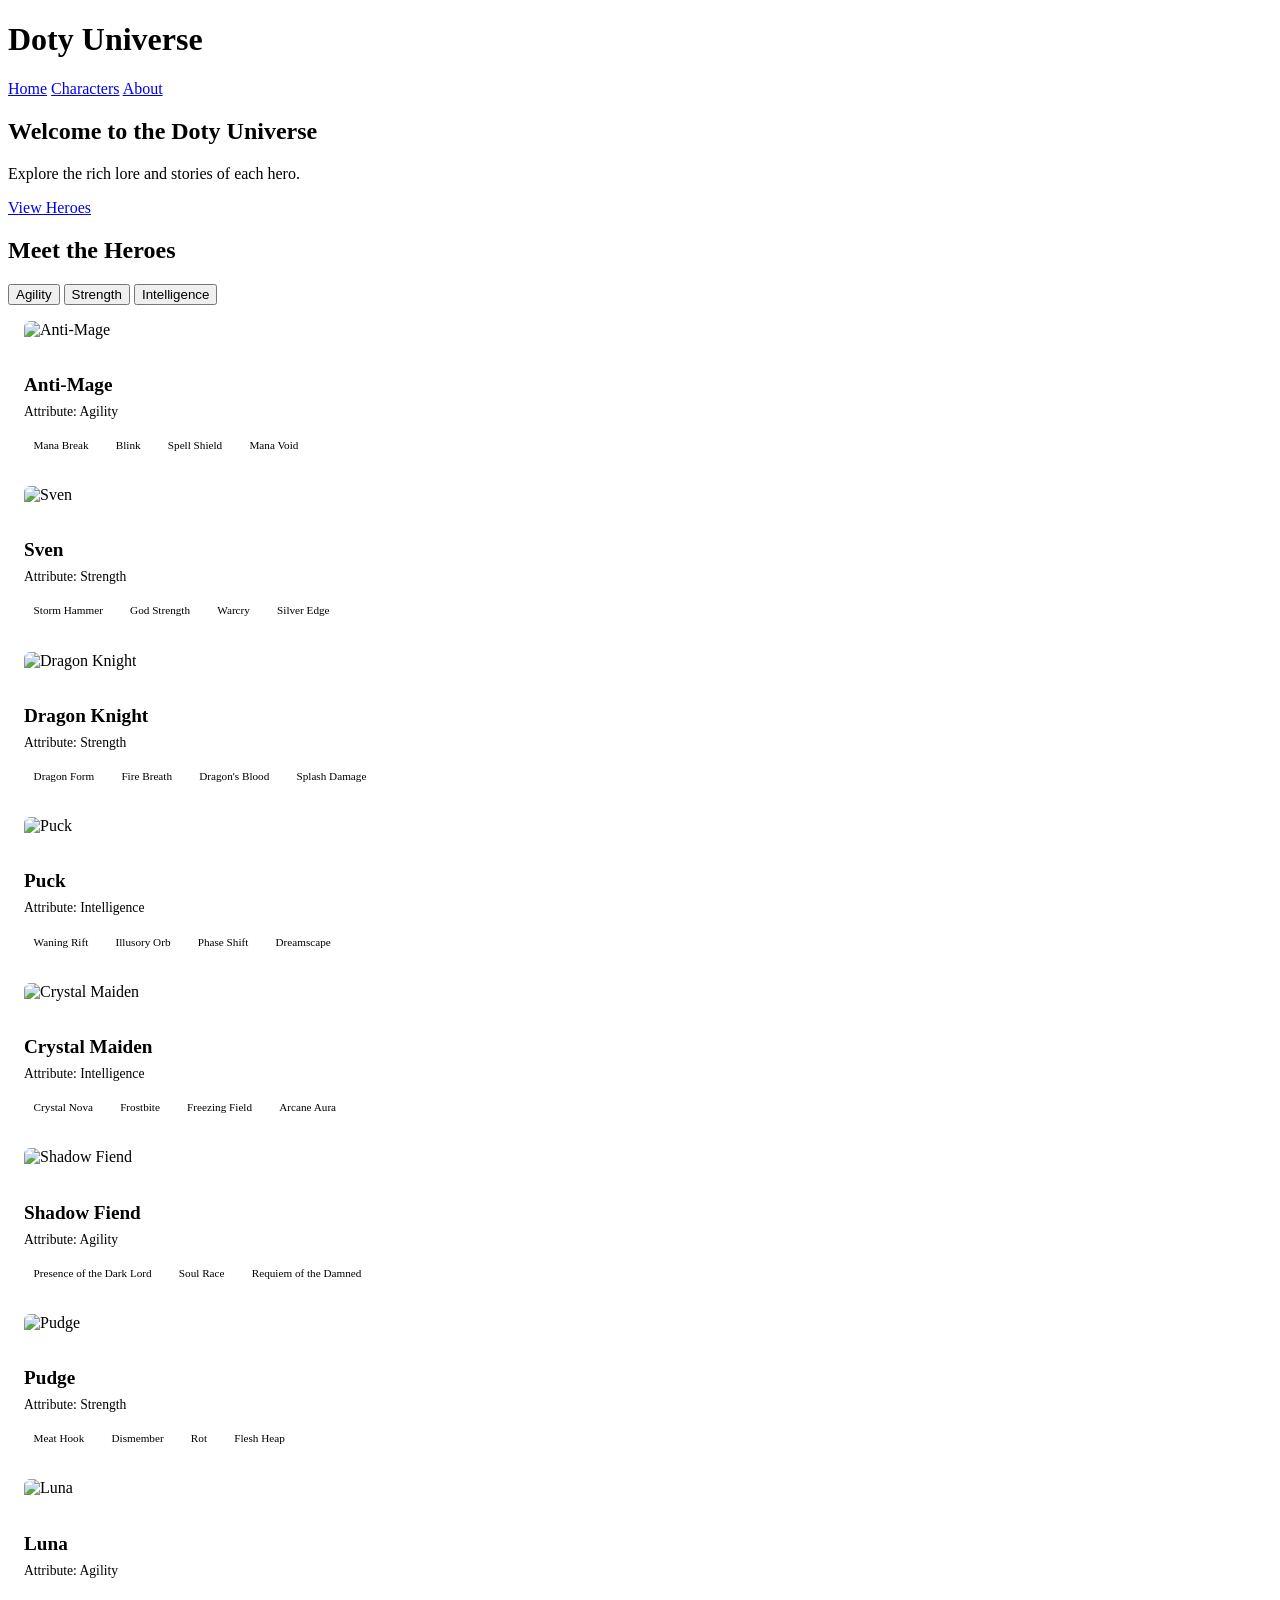
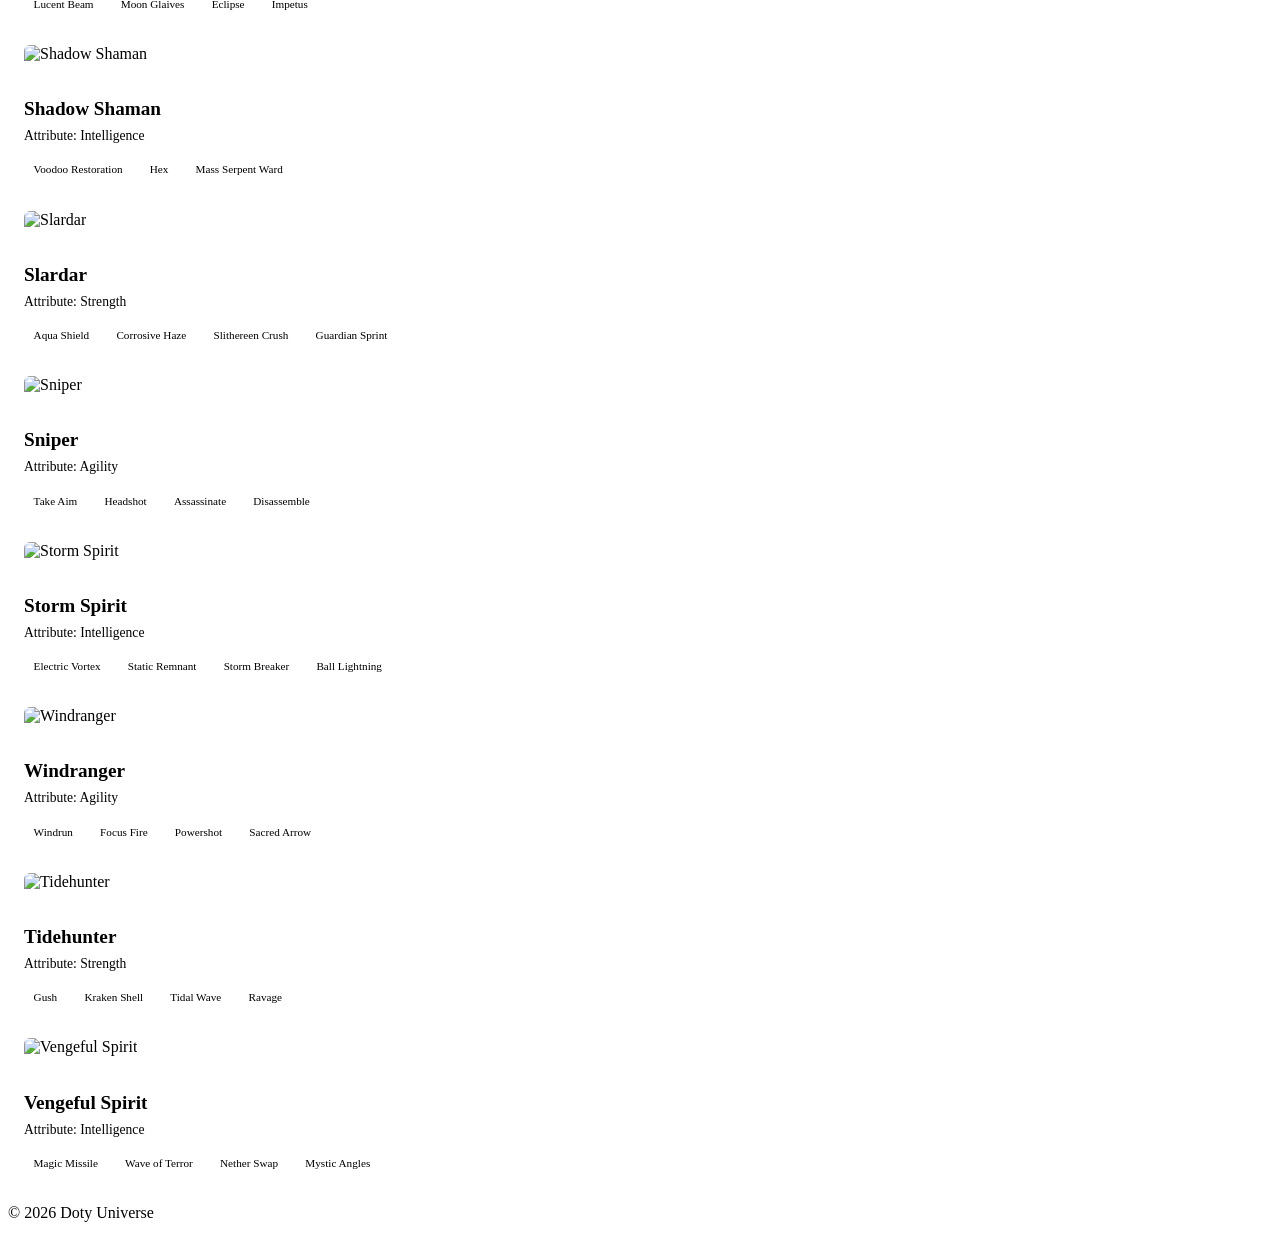
==== index.html @ f3f8d4ef "Initial commit: doty-website with 15 heroes and enhanced design with photos and stories" ====
<!DOCTYPE html>
<html lang='en'>
<head>
    <meta charset='UTF-8'>
    <meta name='viewport' content='width=device-width, initial-scale=1.0'>
    <title>Doty Universe</title>
    <link rel='stylesheet' href='css/style.css'>
</head>
<body>
    <header>
        <h1>Doty Universe</h1>
        <nav>
            <a href='index.html'>Home</a>
            <a href='characters.html'>Characters</a>
            <a href='about.html'>About</a>
        </nav>
    </header>

    <main>
        <section class='hero'>
            <h2>Welcome to the Doty Universe</h2>
            <p>Explore the rich lore and stories of each hero.</p>
            <a href='characters.html' class='btn'>View Heroes</a>
        </section>

        <section class='character-list'>
            <h2>Meet the Heroes</h2>
            <div class='grid-filter'>
                <!-- Filter buttons injected by JS -->
            </div>
            <div class='hero-grid'>
                <!-- Heroes injected by JS -->
            </div>
        </section>
    </main>

    <footer>
        <p>&copy; 2026 Doty Universe</p>
    </footer>

    <script src='js/script.js'></script>
</body>
</html>
---- css/style.css ----
.hero-card {
  position: relative;
  overflow: hidden;
  background: var(--bg-card);
  border: 1px solid var(--border-subtle);
  border-radius: 8px;
  padding: 1rem;
  transition: transform 0.3s, box-shadow 0.3s;
  cursor: pointer;
}

.hero-card-img {
  width: 100%;
  height: 180px;
  object-fit: cover;
  border-radius: 6px 6px 0 0;
  margin-bottom: 1rem;
}

.hero-card:hover {
  transform: translateY(-4px);
  box-shadow: 0 12px 30px rgba(0, 0, 0, 0.5);
}

.hero-card h3 {
  color: var(--accent-gold);
  margin-bottom: 0.5rem;
  font-size: 1.2rem;
}

.hero-card .attr {
  color: var(--text-secondary);
  font-size: 0.85rem;
  margin-bottom: 1rem;
}

.hero-card .abilities {
  display: flex;
  flex-wrap: wrap;
  gap: 0.5rem;
  margin-top: 1rem;
}

.ability {
  padding: 0.2rem 0.6rem;
  background: var(--bg-header);
  border-radius: 4px;
  font-size: 0.7rem;
  color: var(--accent-gold);
  border: 1px solid var(--border-subtle);
}
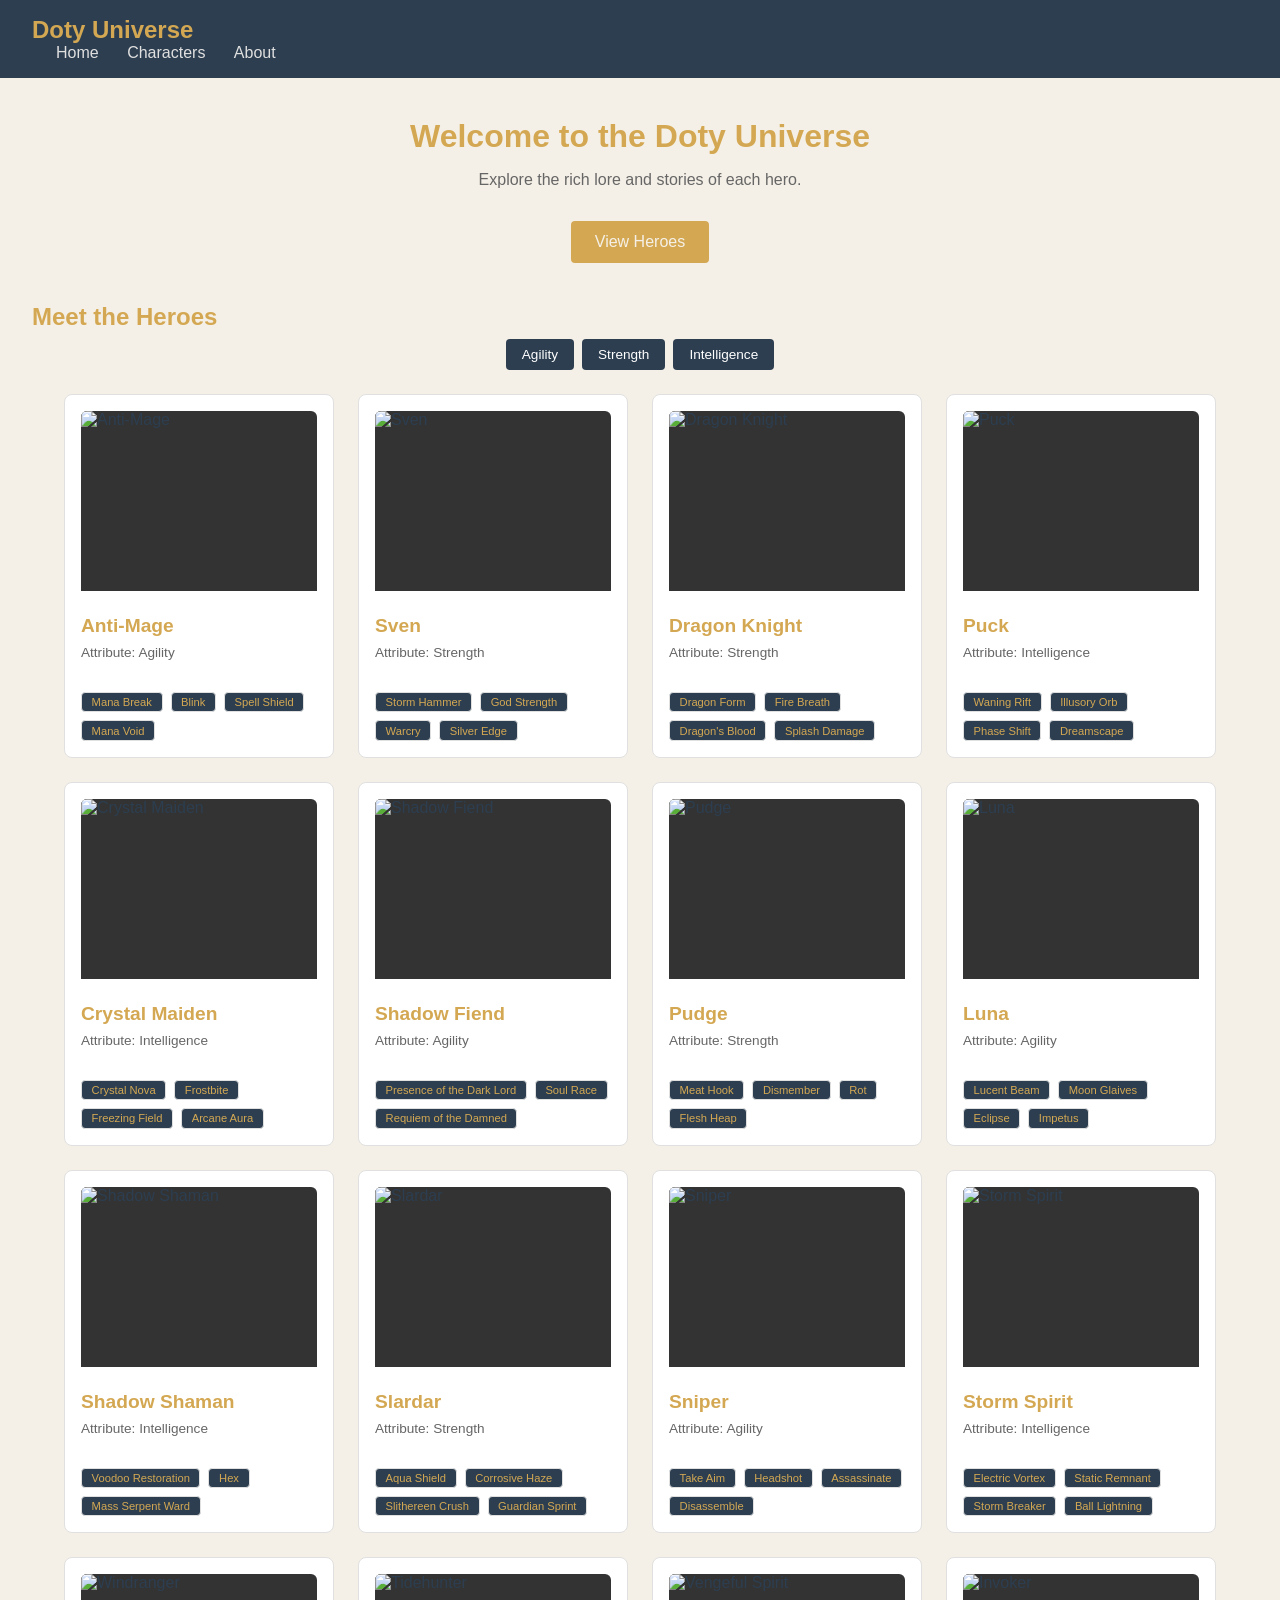
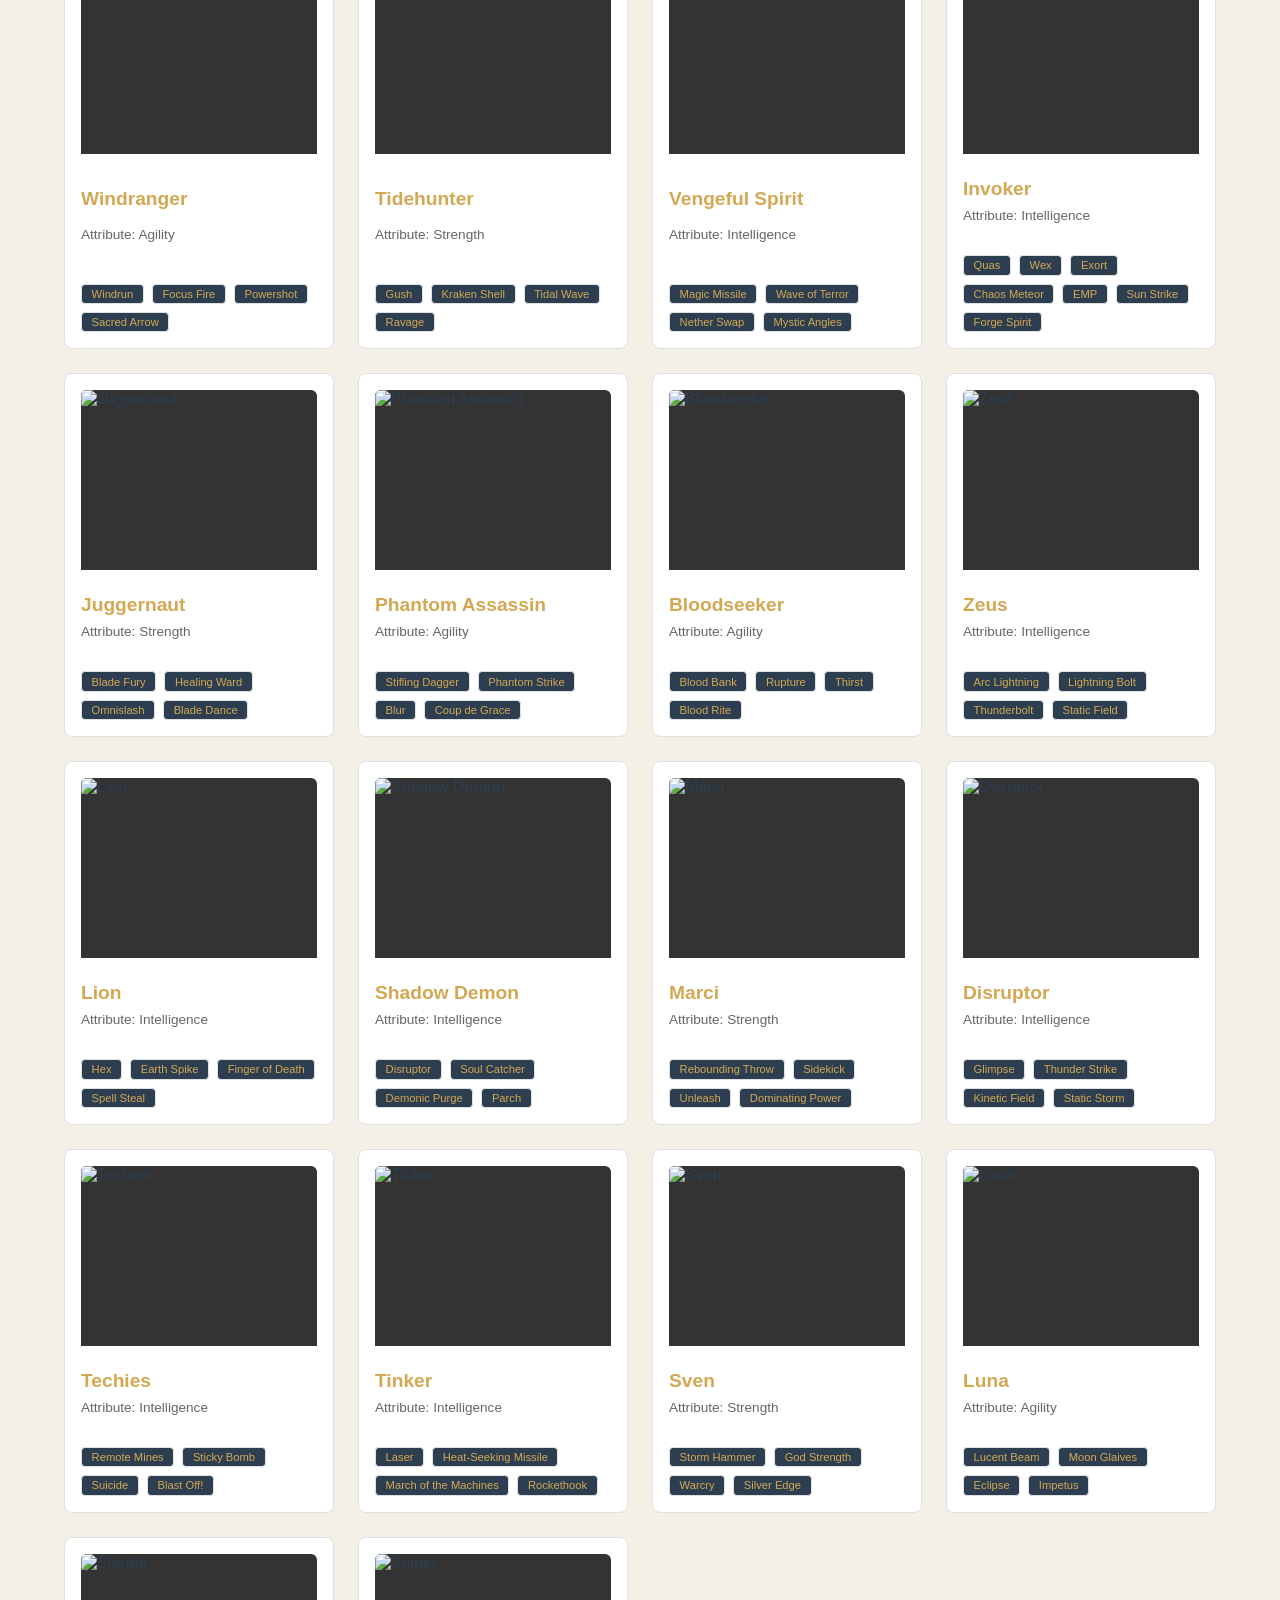
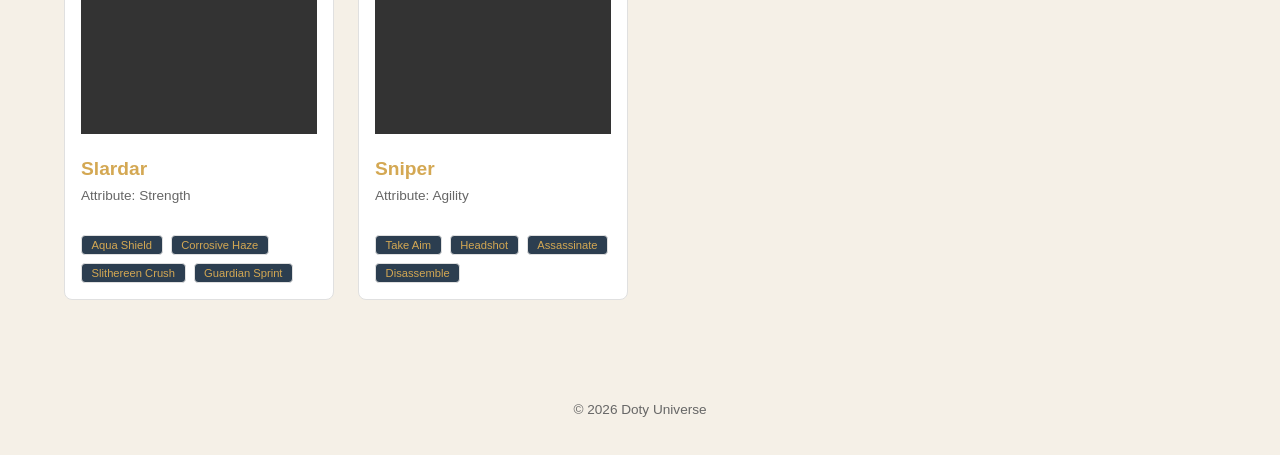
==== commit 8b74c87f: "Task 2: Add hero modal window with photo and name on click" ====
--- a/index.html
+++ b/index.html
@@ -4,7 +4,8 @@
     <meta charset='UTF-8'>
     <meta name='viewport' content='width=device-width, initial-scale=1.0'>
     <title>Doty Universe</title>
-    <link rel='stylesheet' href='css/style.css'>
+    <link rel='stylesheet' href='./style.css'>
+    <base href='.'>
 </head>
 <body>
     <header>
@@ -38,6 +39,16 @@
         <p>&copy; 2026 Doty Universe</p>
     </footer>
 
+    <!-- Hero Modal -->
+    <div id="hero-modal" class="hero-modal">
+        <div class="hero-modal-content">
+            <span class="hero-modal-close">&times;</span>
+            <img src="" id="modal-hero-photo" alt="Hero photo" class="modal-hero-img">
+            <h2 id="modal-hero-name" class="modal-hero-name"></h2>
+            <div id="modal-hero-lore" class="modal-hero-lore"></div>
+        </div>
+    </div>
+
     <script src='js/script.js'></script>
 </body>
 </html>
--- a/style.css
+++ b/style.css
@@ -0,0 +1,391 @@
+/* Doty Universe - Modern Dark Theme with Grid Layout */
+
+/* CSS Variables - Light and Dark Mode */
+:root {
+  --bg-color: #f5f0e7;
+  --bg-card: #ffffff;
+  --bg-header: #2c3e50;
+  --text-color: #2c3e50;
+  --text-secondary: #666666;
+  --accent-gold: #d4a853;
+  --border-subtle: #e0e0e0;
+  --border-medium: #d0d0d0;
+}
+
+@media (prefers-color-scheme: dark) {
+  :root {
+    --bg-color: #1a1a1a;
+    --bg-card: #2d2d2d;
+    --bg-header: #4a4a4a;
+    --text-color: #e0e0e0;
+    --text-secondary: #aaaaff;
+    --accent-gold: #c9a840;
+    --border-subtle: #404040;
+    --border-medium: #505050;
+  }
+}
+
+body {
+  font-family: 'Segoe UI', Tahoma, Geneva, Verdana, sans-serif;
+  background-color: var(--bg-color);
+  color: var(--text-color);
+  margin: 0;
+  min-height: 100vh;
+  transition: background-color 0.3s, color 0.3s;
+}
+
+h1, h2, h3 {
+  margin: 0.5rem 0;
+  color: var(--accent-gold);
+}
+
+a {
+  text-decoration: none;
+  color: var(--accent-gold);
+  transition: color 0.2s;
+}
+
+a:hover {
+  color: var(--bg-header);
+}
+
+/* Header */
+header {
+  background: var(--bg-header);
+  color: white;
+  padding: 1rem 2rem;
+}
+
+header h1 {
+  margin: 0;
+  font-size: 1.5rem;
+}
+
+nav a {
+  color: #e0e0e0;
+  margin-left: 1.5rem;
+  font-weight: 500;
+}
+
+nav a:hover {
+  color: var(--accent-gold);
+}
+
+/* Hero Section */
+.hero {
+  padding: 2rem;
+  text-align: center;
+}
+
+.hero h2 {
+  font-size: 2rem;
+  margin-bottom: 0.5rem;
+}
+
+.hero p {
+  color: var(--text-secondary);
+  margin-bottom: 1rem;
+}
+
+/* Character List with Grid */
+.character-list {
+  padding: 0 2rem 2rem;
+}
+
+.grid-filter {
+  display: flex;
+  justify-content: center;
+  gap: 0.5rem;
+  margin-bottom: 1.5rem;
+  flex-wrap: wrap;
+}
+
+.filter-btn {
+  padding: 0.5rem 1rem;
+  background: var(--bg-header);
+  color: white;
+  border: none;
+  border-radius: 4px;
+  font-size: 0.85rem;
+  cursor: pointer;
+  transition: background 0.2s;
+}
+
+.filter-btn:hover:not(.active) {
+  background: var(--text-secondary);
+  color: var(--bg-color);
+}
+
+.filter-btn.active {
+  background: var(--accent-gold);
+  color: var(--bg-color);
+}
+
+/* Hero Grid - CSS Grid Layout with responsive columns */
+.hero-grid {
+  display: grid;
+  gap: 1.5rem;
+  max-width: 1200px;
+  margin: 0 auto;
+  padding: 0 2rem;
+}
+
+/* Desktop: 3-4 columns on screens wider than 768px */
+@media (min-width: 769px) {
+  .hero-grid {
+    grid-template-columns: repeat(auto-fill, minmax(250px, 1fr));
+  }
+}
+
+/* Tablet/Mobile: 2 columns on screens 768px and narrower */
+@media (max-width: 768px) {
+  .hero-grid {
+    grid-template-columns: repeat(auto-fill, minmax(200px, 1fr));
+  }
+}
+
+/* Mobile: 1 column on very small screens - fallback */
+@media (max-width: 400px) {
+  .hero-grid {
+    grid-template-columns: 1fr;
+  }
+
+  .filter-btn {
+    font-size: 0.75rem;
+    padding: 0.4rem 0.8rem;
+  }
+
+  .hero-card-img {
+    height: 140px;
+  }
+
+  .hero-card h3 {
+    font-size: 1rem;
+  }
+
+  .hero-card .attr {
+    font-size: 0.75rem;
+  }
+
+  .ability {
+    font-size: 0.65rem;
+    padding: 0.1rem 0.4rem;
+  }
+}
+
+/* Hero Card */
+.hero-card {
+  position: relative;
+  overflow: hidden;
+  background: var(--bg-card);
+  border: 1px solid var(--border-subtle);
+  border-radius: 8px;
+  padding: 1rem;
+  transition: transform 0.3s, box-shadow 0.3s;
+  cursor: pointer;
+  display: flex;
+  flex-direction: column;
+  justify-content: space-between;
+}
+
+.hero-card:hover {
+  transform: translateY(-4px);
+  box-shadow: 0 12px 30px rgba(0, 0, 0, 0.3);
+}
+
+.hero-card-img {
+  width: 100%;
+  height: 180px;
+  object-fit: cover;
+  border-radius: 6px 6px 0 0;
+  margin-bottom: 1rem;
+  background: #333;
+}
+
+.hero-card h3 {
+  color: var(--accent-gold);
+  margin-bottom: 0.5rem;
+  font-size: 1.2rem;
+}
+
+.hero-card .attr {
+  color: var(--text-secondary);
+  font-size: 0.85rem;
+  margin-bottom: 1rem;
+}
+
+.hero-card .abilities {
+  display: flex;
+  flex-wrap: wrap;
+  gap: 0.5rem;
+  margin-top: 1rem;
+}
+
+.ability {
+  padding: 0.2rem 0.6rem;
+  background: var(--bg-header);
+  border-radius: 4px;
+  font-size: 0.7rem;
+  color: var(--accent-gold);
+  border: 1px solid var(--border-subtle);
+}
+
+/* Buttons */
+.btn {
+  display: inline-block;
+  padding: 0.75rem 1.5rem;
+  background: var(--accent-gold);
+  color: var(--bg-color);
+  border-radius: 4px;
+  font-weight: 500;
+  margin-top: 1rem;
+  transition: background 0.2s;
+}
+
+.btn:hover {
+  background: #f0b555;
+}
+
+/* Footer */
+footer {
+  padding: 1.5rem 2rem;
+  text-align: center;
+  color: var(--text-secondary);
+  font-size: 0.85rem;
+  margin-top: 2rem;
+}
+
+/* Hero Detail Page */
+.hero-detail {
+  max-width: 800px;
+  margin: 2rem auto;
+  padding: 0 2rem;
+}
+
+.hero-detail-back {
+  color: var(--text-secondary);
+  margin-bottom: 1rem;
+  display: inline-block;
+}
+
+.hero-detail-back:hover {
+  color: var(--accent-gold);
+}
+
+.lore {
+  margin: 1rem 0;
+  line-height: 1.6;
+}
+
+.attr-row {
+  display: flex;
+  justify-content: space-between;
+  margin: 0.5rem 0;
+}
+
+.attr-label {
+  color: var(--text-secondary);
+  font-weight: 500;
+}
+
+.attr-value {
+  color: var(--text-color);
+}
+
+/* Mobile improvements - ensure nothing overflows */
+@media (max-width: 768px) {
+  body {
+    padding: 0 1rem;
+  }
+
+  .hero-grid {
+    gap: 1rem;
+  }
+
+  .hero-card {
+    padding: 0.75rem;
+  }
+
+  .hero-card-img {
+    height: 160px;
+    border-radius: 4px;
+  }
+
+  h1 {
+    font-size: 1.8rem;
+  }
+
+  h2 {
+    font-size: 1.5rem;
+  }
+
+  .grid-filter {
+    gap: 0.25rem;
+  }
+
+  .filter-btn {
+    padding: 0.3rem 0.5rem;
+    font-size: 0.7rem;
+  }
+}
+
+/* Hero Modal */
+.hero-modal {
+  display: none;
+  position: fixed;
+  z-index: 100;
+  left: 0;
+  top: 0;
+  width: 100%;
+  height: 100%;
+  background-color: rgba(0, 0, 0, 0.8);
+}
+
+.hero-modal-content {
+  position: fixed;
+  top: 50%;
+  left: 50%;
+  transform: translate(-50%, -50%);
+  background-color: var(--bg-card);
+  padding: 2rem;
+  border-radius: 8px;
+  width: 90%;
+  max-width: 600px;
+  max-height: 80vh;
+  overflow-y: auto;
+  color: var(--text-color);
+  z-index: 101;
+}
+
+.hero-modal-close {
+  color: var(--text-color);
+  float: right;
+  font-size: 2rem;
+  font-weight: bold;
+  cursor: pointer;
+}
+
+.hero-modal-close:hover,
+.hero-modal-close:focus {
+  color: var(--accent-gold);
+}
+
+.modal-hero-img {
+  width: 100%;
+  height: 250px;
+  object-fit: cover;
+  border-radius: 6px 6px 0 0;
+  margin-bottom: 1rem;
+}
+
+.modal-hero-name {
+  margin: 0.5rem 0;
+  font-size: 1.5rem;
+  color: var(--accent-gold);
+}
+
+.modal-hero-lore {
+  font-size: 0.9rem;
+  line-height: 1.4;
+  margin-top: 0.5rem;
+}
